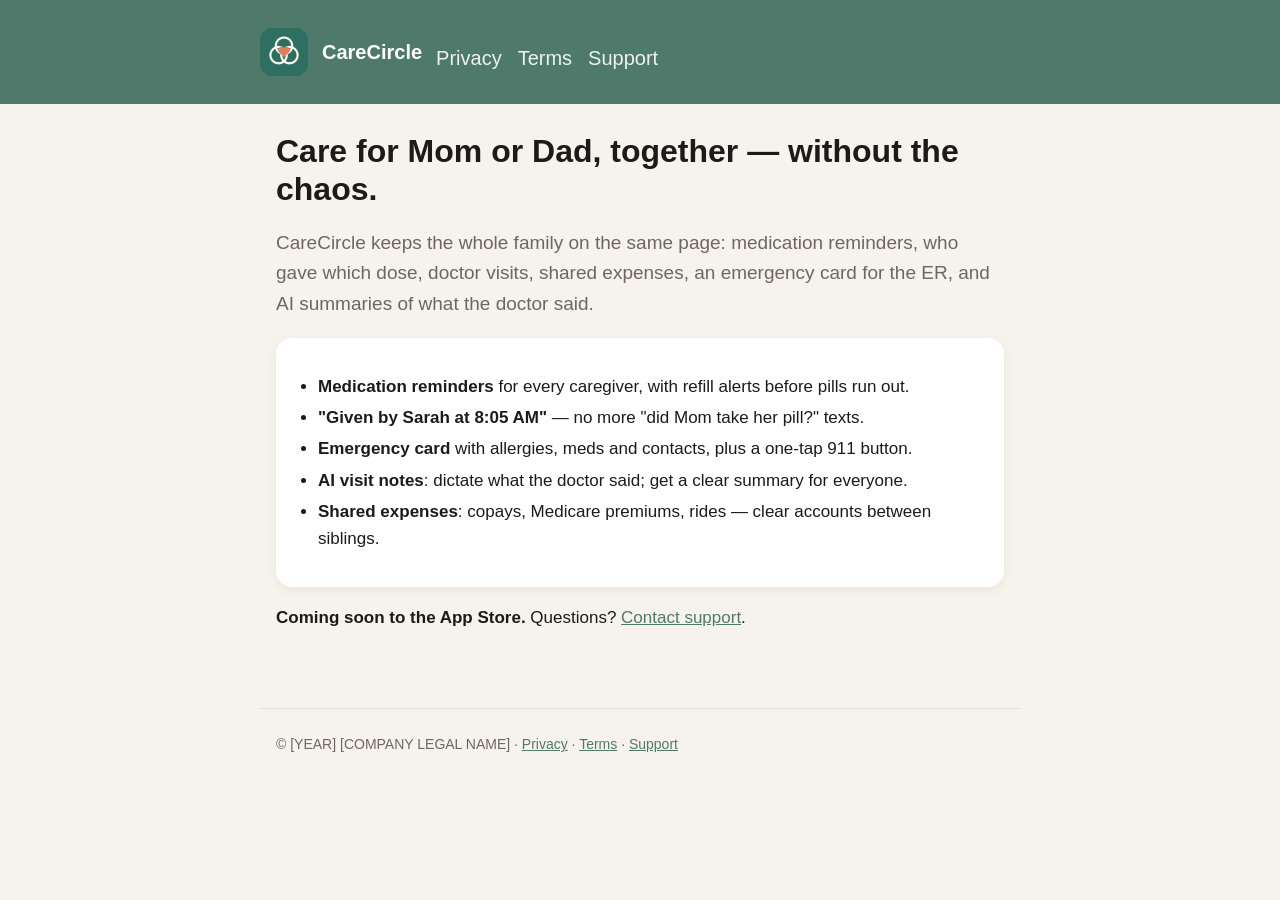
==== carecircle/index.html @ d382b125 "Initial commit" ====
<!doctype html>
<html lang="en">
<head>
<meta charset="utf-8"><meta name="viewport" content="width=device-width, initial-scale=1">
<title>CareCircle — Care for Mom or Dad, together</title>
<meta name="description" content="Shared medication reminders, appointments, expenses and AI visit summaries for families caring for an aging parent.">
<link rel="stylesheet" href="style.css">
</head>
<body>
<header><div class="wrap">
  <div style="display:flex;align-items:center;gap:14px"><img src="icon.png" alt=""><a href="index.html">CareCircle</a></div>
  <nav><a href="privacy.html">Privacy</a><a href="terms.html">Terms</a><a href="support.html">Support</a></nav>
</div></header>
<main class="wrap">
<h1>Care for Mom or Dad, together — without the chaos.</h1>
<p style="color:var(--muted);font-size:19px">CareCircle keeps the whole family on the same page: medication reminders, who gave which dose, doctor visits, shared expenses, an emergency card for the ER, and AI summaries of what the doctor said.</p>
<div class="card">
  <ul>
    <li><b>Medication reminders</b> for every caregiver, with refill alerts before pills run out.</li>
    <li><b>"Given by Sarah at 8:05 AM"</b> — no more "did Mom take her pill?" texts.</li>
    <li><b>Emergency card</b> with allergies, meds and contacts, plus a one-tap 911 button.</li>
    <li><b>AI visit notes</b>: dictate what the doctor said; get a clear summary for everyone.</li>
    <li><b>Shared expenses</b>: copays, Medicare premiums, rides — clear accounts between siblings.</li>
  </ul>
</div>
<p><b>Coming soon to the App Store.</b> Questions? <a href="support.html">Contact support</a>.</p>
</main>
<footer class="wrap">© [YEAR] [COMPANY LEGAL NAME] · <a href="privacy.html">Privacy</a> · <a href="terms.html">Terms</a> · <a href="support.html">Support</a></footer>
</body>
</html>
---- carecircle/style.css ----
:root { --bg: #F6F2EC; --card: #fff; --text: #1D1B19; --muted: #6E675F; --line: #E7E0D6; --sage: #4F7A6B; --sage-soft: #E5EEEA; --warn: #F7E9E0; }
* { box-sizing: border-box; }
html { -webkit-text-size-adjust: 100%; }
body { margin: 0; background: var(--bg); color: var(--text); font: 17px/1.6 -apple-system, BlinkMacSystemFont, "Segoe UI", Helvetica, Arial, sans-serif; }
header { background: var(--sage); color: #fff; padding: 28px 16px; }
header .wrap { display: flex; align-items: center; gap: 14px; }
header img { width: 48px; height: 48px; border-radius: 12px; }
header a { color: #fff; text-decoration: none; font-weight: 700; font-size: 20px; }
nav { margin-top: 12px; display: flex; gap: 16px; flex-wrap: wrap; font-size: 15px; }
nav a { color: #fff; opacity: .9; font-weight: 500; }
.wrap { max-width: 760px; margin: 0 auto; }
main { padding: 28px 16px 60px; }
h1 { font-family: ui-rounded, -apple-system, "Segoe UI", sans-serif; font-size: 32px; line-height: 1.2; margin: 0 0 6px; }
h2 { font-size: 21px; margin: 32px 0 8px; }
h3 { font-size: 17px; margin: 20px 0 4px; }
.updated { color: var(--muted); font-size: 14px; margin-bottom: 20px; }
.card { background: var(--card); border-radius: 16px; padding: 18px 20px; margin: 16px 0; box-shadow: 0 3px 10px rgba(90,74,58,.07); }
.note { background: var(--warn); border-radius: 12px; padding: 12px 16px; font-size: 15px; }
.tldr { background: var(--sage-soft); border-radius: 12px; padding: 14px 18px; }
a { color: var(--sage); }
ul { padding-left: 22px; } li { margin: 4px 0; }
table { width: 100%; border-collapse: collapse; font-size: 15px; } th, td { text-align: left; padding: 8px; border-bottom: 1px solid var(--line); vertical-align: top; }
footer { color: var(--muted); font-size: 14px; padding: 24px 16px 40px; border-top: 1px solid var(--line); }
.lang { margin-top: 40px; padding-top: 10px; border-top: 2px solid var(--line); }
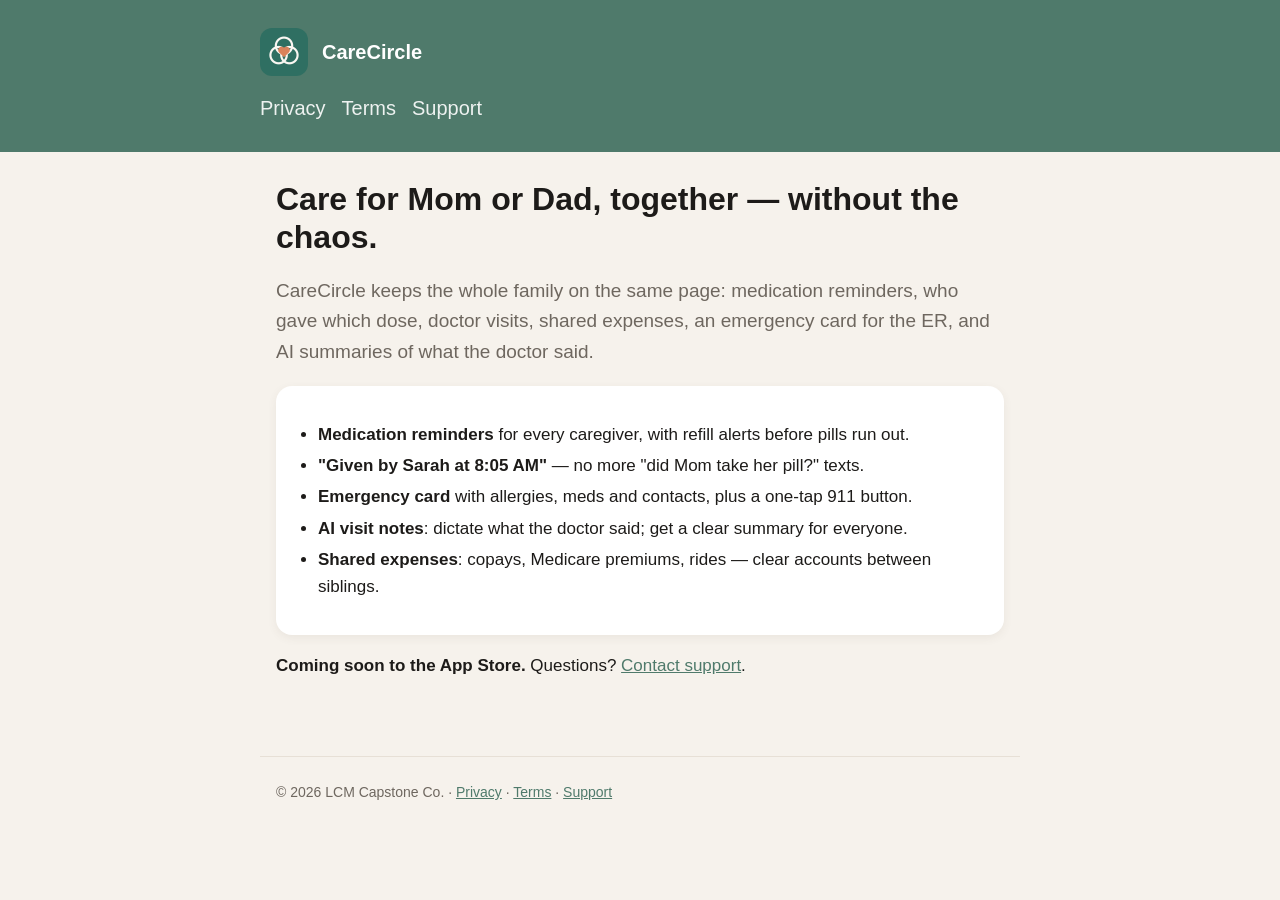
==== commit 9390e0a7: "Add support email, company name and date" ====
--- a/carecircle/index.html
+++ b/carecircle/index.html
@@ -25,6 +25,6 @@
 </div>
 <p><b>Coming soon to the App Store.</b> Questions? <a href="support.html">Contact support</a>.</p>
 </main>
-<footer class="wrap">© [YEAR] [COMPANY LEGAL NAME] · <a href="privacy.html">Privacy</a> · <a href="terms.html">Terms</a> · <a href="support.html">Support</a></footer>
+<footer class="wrap">© 2026 LCM Capstone Co. · <a href="privacy.html">Privacy</a> · <a href="terms.html">Terms</a> · <a href="support.html">Support</a></footer>
 </body>
 </html>
--- a/carecircle/style.css
+++ b/carecircle/style.css
@@ -3,7 +3,7 @@
 html { -webkit-text-size-adjust: 100%; }
 body { margin: 0; background: var(--bg); color: var(--text); font: 17px/1.6 -apple-system, BlinkMacSystemFont, "Segoe UI", Helvetica, Arial, sans-serif; }
 header { background: var(--sage); color: #fff; padding: 28px 16px; }
-header .wrap { display: flex; align-items: center; gap: 14px; }
+header .wrap { display: flex; flex-direction: column; align-items: flex-start; gap: 4px; }
 header img { width: 48px; height: 48px; border-radius: 12px; }
 header a { color: #fff; text-decoration: none; font-weight: 700; font-size: 20px; }
 nav { margin-top: 12px; display: flex; gap: 16px; flex-wrap: wrap; font-size: 15px; }
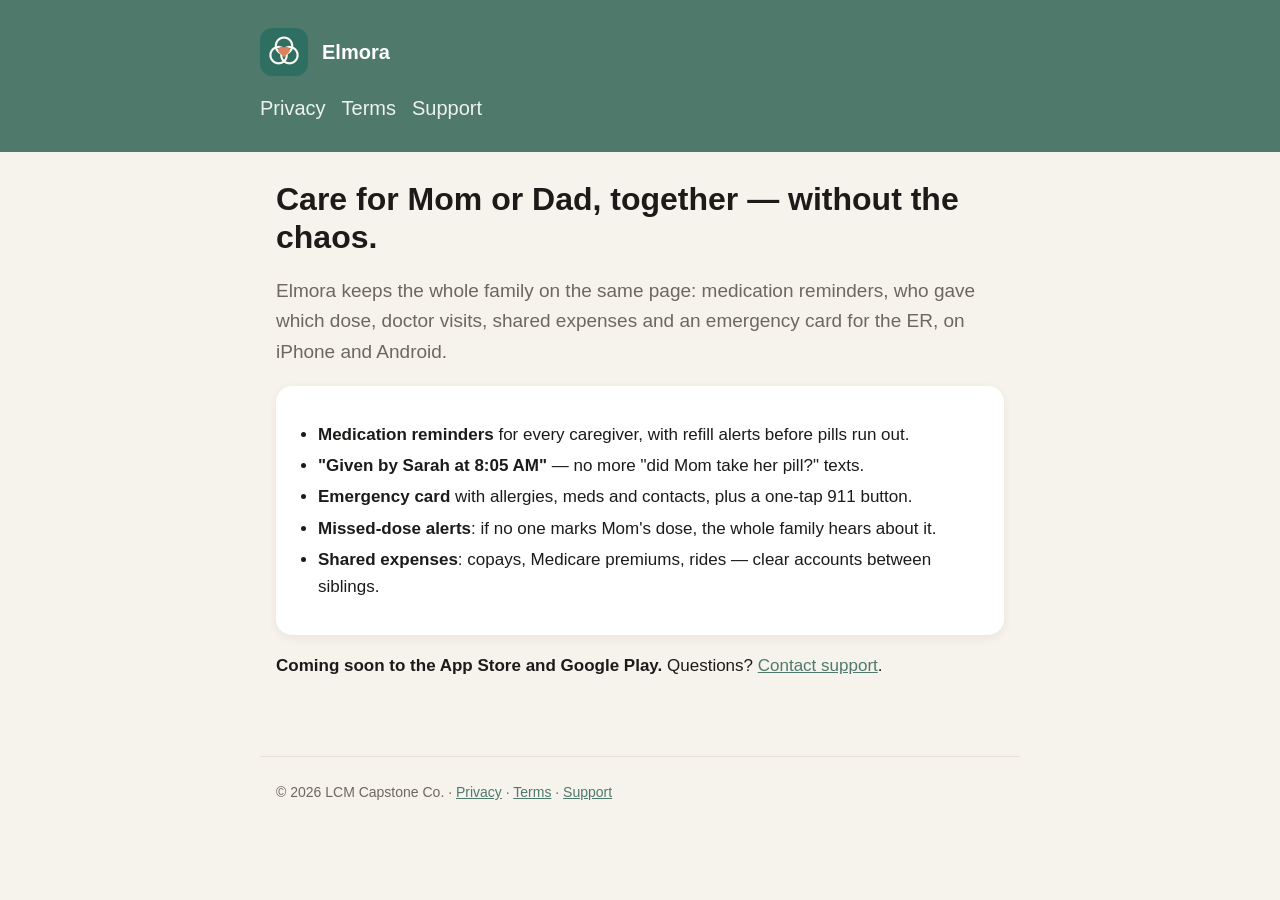
==== commit 7548a5f0: "Rename to Elmora: new elmora/ pages with invite page; carecircle/ redirects Co-Authored-By: Claude O" ====
--- a/carecircle/index.html
+++ b/carecircle/index.html
@@ -2,29 +2,13 @@
 <html lang="en">
 <head>
 <meta charset="utf-8"><meta name="viewport" content="width=device-width, initial-scale=1">
-<title>CareCircle — Care for Mom or Dad, together</title>
-<meta name="description" content="Shared medication reminders, appointments, expenses and AI visit summaries for families caring for an aging parent.">
-<link rel="stylesheet" href="style.css">
+<meta name="robots" content="noindex">
+<title>Elmora</title>
+<link rel="canonical" href="../elmora/index.html">
+<meta http-equiv="refresh" content="0; url=../elmora/index.html">
+<script>location.replace("../elmora/index.html" + location.search + location.hash);</script>
 </head>
 <body>
-<header><div class="wrap">
-  <div style="display:flex;align-items:center;gap:14px"><img src="icon.png" alt=""><a href="index.html">CareCircle</a></div>
-  <nav><a href="privacy.html">Privacy</a><a href="terms.html">Terms</a><a href="support.html">Support</a></nav>
-</div></header>
-<main class="wrap">
-<h1>Care for Mom or Dad, together — without the chaos.</h1>
-<p style="color:var(--muted);font-size:19px">CareCircle keeps the whole family on the same page: medication reminders, who gave which dose, doctor visits, shared expenses, an emergency card for the ER, and AI summaries of what the doctor said.</p>
-<div class="card">
-  <ul>
-    <li><b>Medication reminders</b> for every caregiver, with refill alerts before pills run out.</li>
-    <li><b>"Given by Sarah at 8:05 AM"</b> — no more "did Mom take her pill?" texts.</li>
-    <li><b>Emergency card</b> with allergies, meds and contacts, plus a one-tap 911 button.</li>
-    <li><b>AI visit notes</b>: dictate what the doctor said; get a clear summary for everyone.</li>
-    <li><b>Shared expenses</b>: copays, Medicare premiums, rides — clear accounts between siblings.</li>
-  </ul>
-</div>
-<p><b>Coming soon to the App Store.</b> Questions? <a href="support.html">Contact support</a>.</p>
-</main>
-<footer class="wrap">© 2026 LCM Capstone Co. · <a href="privacy.html">Privacy</a> · <a href="terms.html">Terms</a> · <a href="support.html">Support</a></footer>
+<p>CareCircle is now <b>Elmora</b>. <a href="../elmora/index.html">Continue to the new page</a>.</p>
 </body>
 </html>
